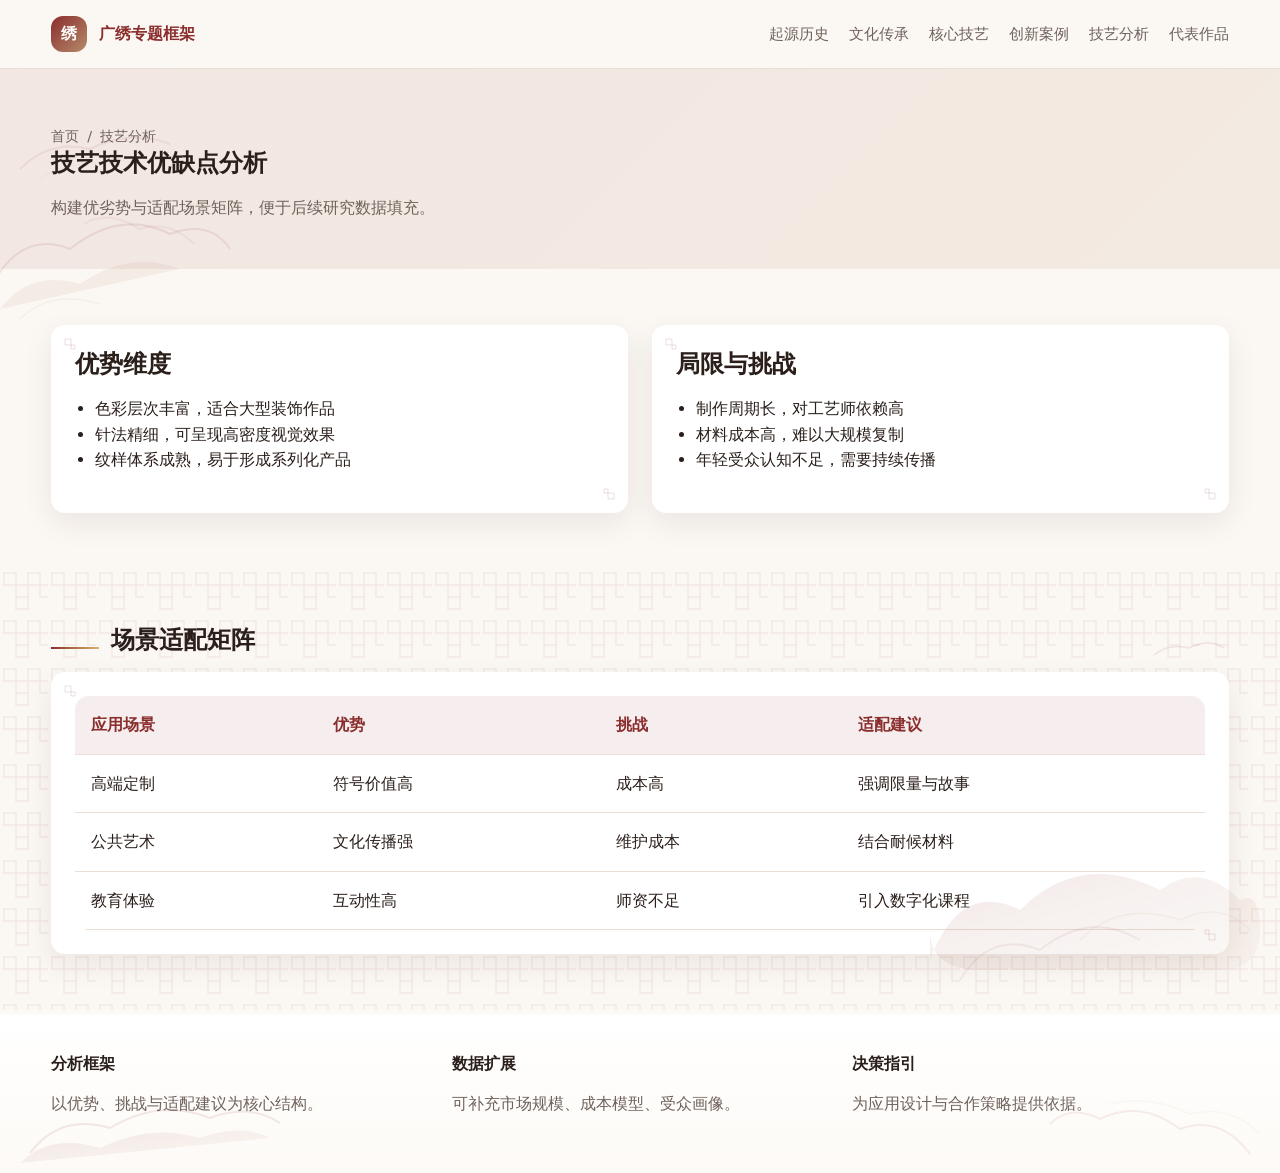
==== frontend/pages/analysis.html @ 19fbbcea "Initial commit" ====
<!DOCTYPE html>
<html lang="zh-CN">
<head>
  <meta charset="UTF-8" />
  <meta name="viewport" content="width=device-width, initial-scale=1.0" />
  <title>技艺分析 · 广绣专题</title>
  <link rel="stylesheet" href="../assets/css/base.css" />
  <link rel="stylesheet" href="../assets/css/layout.css" />
  <link rel="stylesheet" href="../assets/css/components.css" />
  <link rel="stylesheet" href="../assets/css/animations.css" />
  <link rel="stylesheet" href="../assets/css/pages.css" />
</head>
<body>
  <header>
    <div class="container navbar">
      <a class="brand" href="../index.html" data-transition>
        <span class="brand-mark">绣</span>
        <span>广绣专题框架</span>
      </a>
      <nav class="nav-links" data-nav-menu>
        <a href="history.html" data-transition>起源历史</a>
        <a href="culture.html" data-transition>文化传承</a>
        <a href="techniques.html" data-transition>核心技艺</a>
        <a href="cases.html" data-transition>创新案例</a>
        <a href="analysis.html" data-transition>技艺分析</a>
        <a href="works.html" data-transition>代表作品</a>
      </nav>
      <button class="nav-toggle" aria-label="打开导航" data-nav-toggle>
        <span></span>
        <span></span>
        <span></span>
      </button>
    </div>
  </header>

  <main class="cloud-bg">
    <section class="page-hero thunder-pattern-bg">
      <div class="container">
        <div class="breadcrumbs">
          <span>首页</span>
          <span>/</span>
          <span>技艺分析</span>
        </div>
        <h1>技艺技术优缺点分析</h1>
        <p>构建优劣势与适配场景矩阵，便于后续研究数据填充。</p>
      </div>
    </section>

    <section class="section">
      <div class="container grid grid-2">
        <div class="content-panel" data-reveal>
          <h2>优势维度</h2>
          <ul>
            <li>色彩层次丰富，适合大型装饰作品</li>
            <li>针法精细，可呈现高密度视觉效果</li>
            <li>纹样体系成熟，易于形成系列化产品</li>
          </ul>
        </div>
        <div class="content-panel" data-reveal>
          <h2>局限与挑战</h2>
          <ul>
            <li>制作周期长，对工艺师依赖高</li>
            <li>材料成本高，难以大规模复制</li>
            <li>年轻受众认知不足，需要持续传播</li>
          </ul>
        </div>
      </div>
    </section>

    <section class="section pattern-bg">
      <div class="container">
        <div class="section-title">
          <h2>场景适配矩阵</h2>
        </div>
        <div class="content-panel" data-reveal>
          <table class="table">
            <thead>
              <tr>
                <th>应用场景</th>
                <th>优势</th>
                <th>挑战</th>
                <th>适配建议</th>
              </tr>
            </thead>
            <tbody>
              <tr>
                <td>高端定制</td>
                <td>符号价值高</td>
                <td>成本高</td>
                <td>强调限量与故事</td>
              </tr>
              <tr>
                <td>公共艺术</td>
                <td>文化传播强</td>
                <td>维护成本</td>
                <td>结合耐候材料</td>
              </tr>
              <tr>
                <td>教育体验</td>
                <td>互动性高</td>
                <td>师资不足</td>
                <td>引入数字化课程</td>
              </tr>
            </tbody>
          </table>
        </div>
      </div>
    </section>
  </main>

  <footer class="footer">
    <div class="container footer-grid">
      <div>
        <h4>分析框架</h4>
        <p>以优势、挑战与适配建议为核心结构。</p>
      </div>
      <div>
        <h4>数据扩展</h4>
        <p>可补充市场规模、成本模型、受众画像。</p>
      </div>
      <div>
        <h4>决策指引</h4>
        <p>为应用设计与合作策略提供依据。</p>
      </div>
    </div>
  </footer>

  <script type="module" src="../assets/js/app.js"></script>
</body>
</html>
---- frontend/assets/css/base.css ----
:root {
  --color-primary: #8a2d2d;
  --color-primary-dark: #6e1f1f;
  --color-secondary: #b68b6a;
  --color-accent: #d8b36a;
  --color-ink: #2a1f1a;
  --color-muted: #6f625b;
  --color-bg: #fbf7f2;
  --color-surface: #ffffff;
  --color-line: #eadfd5;
  --shadow-soft: 0 10px 30px rgba(42, 31, 26, 0.08);
  --shadow-card: 0 18px 45px rgba(42, 31, 26, 0.12);
  --radius-sm: 8px;
  --radius-md: 14px;
  --radius-lg: 22px;
  --space-1: 4px;
  --space-2: 8px;
  --space-3: 12px;
  --space-4: 16px;
  --space-5: 20px;
  --space-6: 24px;
  --space-7: 32px;
  --space-8: 40px;
  --space-9: 56px;
  --space-10: 72px;
  --font-serif: "Noto Serif SC", "Songti SC", "STSong", "SimSun", serif;
  --font-sans: "Noto Sans SC", "PingFang SC", "Microsoft YaHei", system-ui, sans-serif;
  --font-mono: "JetBrains Mono", "SFMono-Regular", Menlo, Monaco, Consolas, monospace;
  --transition-fast: 160ms ease;
  --transition-base: 300ms ease;
  --transition-slow: 600ms ease;
}

* {
  box-sizing: border-box;
}

html {
  font-size: 16px;
  scroll-behavior: smooth;
  background: var(--color-bg);
  color: var(--color-ink);
}

body {
  margin: 0;
  font-family: var(--font-sans);
  line-height: 1.6;
  background: var(--color-bg);
  position: relative;
  min-height: 100vh;
}

/* 全局传统美学背景装饰 - 祥云底纹 */
body::before {
  content: "";
  position: fixed;
  inset: 0;
  background-image: url("data:image/svg+xml,%3Csvg width='60' height='60' viewBox='0 0 60 60' xmlns='http://www.w3.org/2000/svg'%3E%3Cdefs%3E%3Cpath id='cloud' d='M10 45 Q 20 25, 35 32 Q 50 18, 55 35 Q 60 30, 60 42 Q 60 55, 50 55 L 20 55 Q 5 55, 5 42 Q 5 35, 10 30' fill='none'/%3E%3C/defs%3E%3Cuse href='%23cloud' stroke='%238a2d2d' stroke-width='0.8' stroke-opacity='0.04'/%3E%3Cuse href='%23cloud' x='30' y='30' stroke='%238a2d2d' stroke-width='0.6' stroke-opacity='0.03'/%3E%3C/svg%3E");
  pointer-events: none;
  z-index: -2;
}

body::after {
  content: "";
  position: fixed;
  inset: 0;
  background: 
    radial-gradient(ellipse 80% 50% at 20% 40%, rgba(138, 45, 45, 0.03) 0%, transparent 50%),
    radial-gradient(ellipse 60% 40% at 80% 60%, rgba(182, 139, 106, 0.04) 0%, transparent 50%);
  pointer-events: none;
  z-index: -1;
}

img {
  max-width: 100%;
  display: block;
}

a {
  color: inherit;
  text-decoration: none;
}

button {
  font-family: inherit;
}

main {
  display: block;
}

h1,
h2,
h3,
h4 {
  font-family: var(--font-serif);
  margin: 0 0 var(--space-4);
  line-height: 1.3;
}

p {
  margin: 0 0 var(--space-4);
  color: var(--color-muted);
}

ul {
  padding-left: var(--space-5);
}

.container {
  width: min(1200px, 92vw);
  margin: 0 auto;
}

.section {
  padding: var(--space-9) 0;
}

.section-title {
  display: flex;
  align-items: center;
  gap: var(--space-3);
  position: relative;
}

.section-title::before {
  content: "";
  width: 48px;
  height: 2px;
  background: linear-gradient(90deg, var(--color-primary), var(--color-accent));
}

/* section标题祥云装饰 */
.section-title::after {
  content: "";
  position: absolute;
  right: 0;
  width: 80px;
  height: 30px;
  background-image: url("data:image/svg+xml,%3Csvg viewBox='0 0 80 30' xmlns='http://www.w3.org/2000/svg'%3E%3Cpath d='M5 22 Q 20 10, 40 15 Q 60 5, 75 15' fill='none' stroke='%238a2d2d' stroke-width='1.5' stroke-opacity='0.1'/%3E%3C/svg%3E");
  background-repeat: no-repeat;
  background-size: contain;
  pointer-events: none;
}

/* 传统美学装饰组件 */
.traditional-border {
  position: relative;
  border: 1px solid var(--color-line);
  padding: var(--space-6);
  background: var(--color-surface);
}

/* 四角回纹装饰 - 增强版 */
.traditional-border::before,
.traditional-border::after {
  content: "";
  position: absolute;
  width: 32px;
  height: 32px;
  pointer-events: none;
  background-repeat: no-repeat;
  background-size: contain;
}

.traditional-border::before {
  top: 8px;
  left: 8px;
  background-image: url("data:image/svg+xml,%3Csvg viewBox='0 0 32 32' xmlns='http://www.w3.org/2000/svg'%3E%3Cpath d='M4 4h10v10H4zm10 10h6v6h-6z' fill='none' stroke='%238a2d2d' stroke-width='1.5'/%3E%3C/svg%3E");
  opacity: 0.6;
}

.traditional-border::after {
  bottom: 8px;
  right: 8px;
  background-image: url("data:image/svg+xml,%3Csvg viewBox='0 0 32 32' xmlns='http://www.w3.org/2000/svg'%3E%3Cpath d='M28 28h-10v-10h10zm-10-10h-6v-6h6z' fill='none' stroke='%238a2d2d' stroke-width='1.5'/%3E%3C/svg%3E");
  opacity: 0.6;
}

/* 额外四角装饰 */
.traditional-border .corner-decoration {
  position: absolute;
  width: 32px;
  height: 32px;
  pointer-events: none;
  background-repeat: no-repeat;
  background-size: contain;
}

.traditional-border .corner-decoration.top-right {
  top: 8px;
  right: 8px;
  background-image: url("data:image/svg+xml,%3Csvg viewBox='0 0 32 32' xmlns='http://www.w3.org/2000/svg'%3E%3Cpath d='M28 4h-10v10h10zm-10 10h-6v6h6z' fill='none' stroke='%238a2d2d' stroke-width='1.5'/%3E%3C/svg%3E");
  opacity: 0.6;
}

.traditional-border .corner-decoration.bottom-left {
  bottom: 8px;
  left: 8px;
  background-image: url("data:image/svg+xml,%3Csvg viewBox='0 0 32 32' xmlns='http://www.w3.org/2000/svg'%3E%3Cpath d='M4 28h10v-10H4zm10-10h6v-6h-6z' fill='none' stroke='%238a2d2d' stroke-width='1.5'/%3E%3C/svg%3E");
  opacity: 0.6;
}

/* 传统印章样式 */
.seal-tag {
  display: inline-block;
  padding: 4px 12px;
  border: 1.5px solid var(--color-primary);
  color: var(--color-primary);
  font-family: var(--font-serif);
  font-weight: bold;
  position: relative;
  background: rgba(138, 45, 45, 0.05);
  border-radius: 2px;
  font-size: 0.85rem;
  line-height: 1.2;
}

.seal-tag::before {
  inset: 3px;
  border: 1px solid var(--color-primary);
  opacity: 0.4;
  border-radius: 1px;
}

.seal-tag::after {
  content: "";
  position: absolute;
  top: 50%;
  left: 4px;
  right: 4px;
  height: 1px;
  background: linear-gradient(90deg, transparent, var(--color-primary), transparent);
  opacity: 0.2;
}

/* 祥云纹装饰 - 增强版 */
.cloud-pattern {
  position: relative;
}

.cloud-pattern::before {
  content: "";
  position: absolute;
  top: -20px;
  right: -20px;
  width: 120px;
  height: 70px;
  background-image: url("data:image/svg+xml,%3Csvg viewBox='0 0 120 70' xmlns='http://www.w3.org/2000/svg'%3E%3Cdefs%3E%3ClinearGradient id='cloudGradSmall' x1='0%25' y1='0%25' x2='100%25' y2='100%25'%3E%3Cstop offset='0%25' style='stop-color:%238a2d2d;stop-opacity:0.15'/%3E%3Cstop offset='100%25' style='stop-color:%23b68b6a;stop-opacity:0.08'/%3E%3C/linearGradient%3E%3C/defs%3E%3Cpath d='M10 55 Q 30 20, 60 32 Q 85 12, 105 32 Q 115 28, 115 45 Q 115 60, 100 60 L 30 60 Q 10 60, 10 45 Q 10 35, 10 25' fill='url(%23cloudGradSmall)'/%3E%3Cpath d='M25 50 Q 40 30, 65 38 Q 85 25, 100 38' fill='none' stroke='%238a2d2d' stroke-width='1.5' stroke-opacity='0.15'/%3E%3C/svg%3E");
  background-size: contain;
  background-repeat: no-repeat;
  pointer-events: none;
}

/* 祥云角装饰 */
.cloud-corner {
  position: relative;
}

.cloud-corner::before {
  content: "";
  position: absolute;
  bottom: -10px;
  left: -10px;
  width: 80px;
  height: 50px;
  background-image: url("data:image/svg+xml,%3Csvg viewBox='0 0 80 50' xmlns='http://www.w3.org/2000/svg'%3E%3Cpath d='M5 40 Q 20 20, 40 28 Q 60 15, 70 28' fill='none' stroke='%238a2d2d' stroke-width='2' stroke-opacity='0.1'/%3E%3Cpath d='M15 45 Q 30 30, 50 35' fill='none' stroke='%23b68b6a' stroke-width='1.5' stroke-opacity='0.08'/%3E%3C/svg%3E");
  background-size: contain;
  background-repeat: no-repeat;
  pointer-events: none;
  transform: scaleX(-1);
}

/* 云雷纹边框 */
.thunder-pattern-border {
  border: 8px solid transparent;
  border-image: url("data:image/svg+xml,%3Csvg width='20' height='20' viewBox='0 0 20 20' xmlns='http://www.w3.org/2000/svg'%3E%3Cpath d='M0 0h10v10H0zm10 10h10v10H10z' fill='%238a2d2d' fill-opacity='0.15'/%3E%3C/svg%3E") 10 repeat;
}

/* 传统卷草纹装饰线 */
.scroll-pattern-line {
  position: relative;
  padding-bottom: var(--space-4);
}

.scroll-pattern-line::after {
  content: "";
  position: absolute;
  bottom: 0;
  left: 0;
  right: 0;
  height: 8px;
  background-image: url("data:image/svg+xml,%3Csvg width='40' height='8' viewBox='0 0 40 8' xmlns='http://www.w3.org/2000/svg'%3E%3Cpath d='M0 4 Q 5 0, 10 4 T 20 4 T 30 4 T 40 4' fill='none' stroke='%238a2d2d' stroke-width='1' stroke-opacity='0.2'/%3E%3C/svg%3E");
  background-repeat: repeat-x;
}

/* 如意纹装饰角 */
.ruyi-corner {
  position: relative;
}

.ruyi-corner::before {
  content: "";
  position: absolute;
  top: 0;
  left: 0;
  width: 30px;
  height: 30px;
  background-image: url("data:image/svg+xml,%3Csvg viewBox='0 0 30 30' xmlns='http://www.w3.org/2000/svg'%3E%3Cpath d='M5 25 Q 5 5, 25 5' fill='none' stroke='%238a2d2d' stroke-width='2' stroke-opacity='0.25'/%3E%3Ccircle cx='25' cy='5' r='3' fill='%238a2d2d' fill-opacity='0.2'/%3E%3C/svg%3E");
  background-size: contain;
  background-repeat: no-repeat;
}

.badge {
  display: inline-flex;
  align-items: center;
  gap: var(--space-2);
  padding: 6px 12px;
  border-radius: 999px;
  background: rgba(182, 139, 106, 0.12);
  color: var(--color-primary);
  font-weight: 600;
  font-size: 0.85rem;
}

.sr-only {
  position: absolute;
  width: 1px;
  height: 1px;
  padding: 0;
  margin: -1px;
  overflow: hidden;
  clip: rect(0, 0, 0, 0);
  border: 0;
}

@media (max-width: 1024px) {
  :root {
    --space-9: 48px;
    --space-10: 64px;
  }
}

@media (max-width: 768px) {
  html {
    font-size: 15px;
  }

  .section {
    padding: var(--space-8) 0;
  }
}
---- frontend/assets/css/layout.css ----
header {
  position: sticky;
  top: 0;
  z-index: 1000;
  backdrop-filter: blur(12px);
  background: rgba(251, 247, 242, 0.9);
  border-bottom: 1px solid var(--color-line);
}

.navbar {
  display: flex;
  align-items: center;
  justify-content: space-between;
  padding: var(--space-4) 0;
}

.brand {
  display: flex;
  align-items: center;
  gap: var(--space-3);
  font-weight: 700;
  color: var(--color-primary);
}

.brand-mark {
  width: 36px;
  height: 36px;
  border-radius: 12px;
  background: linear-gradient(135deg, var(--color-primary), var(--color-secondary));
  display: grid;
  place-items: center;
  color: #fff;
  font-weight: 700;
}

.nav-links {
  display: flex;
  align-items: center;
  gap: var(--space-5);
  font-size: 0.95rem;
}

.nav-links a {
  position: relative;
  padding: 4px 0;
  color: var(--color-muted);
  transition: color var(--transition-base);
}

.nav-links a::after {
  content: "";
  position: absolute;
  left: 0;
  bottom: -6px;
  width: 0;
  height: 2px;
  background: var(--color-primary);
  transition: width var(--transition-base);
}

.nav-links a:hover,
.nav-links a:focus {
  color: var(--color-primary);
}

.nav-links a:hover::after,
.nav-links a:focus::after {
  width: 100%;
}

.nav-toggle {
  display: none;
  background: none;
  border: none;
  width: 44px;
  height: 44px;
  border-radius: 12px;
  align-items: center;
  justify-content: center;
  cursor: pointer;
  transition: background var(--transition-fast);
}

.nav-toggle span {
  display: block;
  width: 22px;
  height: 2px;
  background: var(--color-primary);
  margin: 4px 0;
  transition: transform var(--transition-base);
}

.hero {
  padding: var(--space-10) 0 var(--space-9);
  display: grid;
  grid-template-columns: repeat(2, minmax(0, 1fr));
  gap: var(--space-8);
  align-items: stretch;
}

.hero-card {
  background: var(--color-surface);
  border-radius: var(--radius-lg);
  padding: var(--space-7);
  box-shadow: var(--shadow-card);
  position: relative;
  overflow: hidden;
}

.hero-card::after {
  content: "";
  position: absolute;
  inset: 0;
  background: radial-gradient(circle at top right, rgba(216, 179, 106, 0.2), transparent 60%);
  pointer-events: none;
}

/* 祥云装饰 */
.hero-card::before {
  content: "";
  position: absolute;
  bottom: -20px;
  right: -30px;
  width: 180px;
  height: 100px;
  background-image: url("data:image/svg+xml,%3Csvg viewBox='0 0 180 100' xmlns='http://www.w3.org/2000/svg'%3E%3Cpath d='M20 80 Q 40 50, 70 60 Q 100 40, 130 55 Q 150 45, 170 60' fill='none' stroke='%238a2d2d' stroke-width='2' stroke-opacity='0.1'/%3E%3Cpath d='M30 90 Q 50 70, 80 75 Q 110 60, 140 70' fill='none' stroke='%23b68b6a' stroke-width='1.5' stroke-opacity='0.08'/%3E%3C/svg%3E");
  background-repeat: no-repeat;
  background-size: contain;
  pointer-events: none;
  z-index: 0;
}

.hero-visual {
  position: relative;
  border-radius: var(--radius-lg);
  overflow: hidden;
  background: linear-gradient(145deg, rgba(138, 45, 45, 0.12), rgba(182, 139, 106, 0.2));
  height: 100%;
}

.hero-visual .carousel-item {
  width: 100%;
  height: 100%;
  position: absolute;
  top: 0;
  left: 0;
  object-fit: cover;
}

.grid {
  display: grid;
  gap: var(--space-6);
}

.grid-3 {
  grid-template-columns: repeat(3, minmax(0, 1fr));
}

.grid-2 {
  grid-template-columns: repeat(2, minmax(0, 1fr));
}

.timeline {
  position: relative;
}

.timeline::before {
  content: "";
  position: absolute;
  left: 15px;
  top: 0;
  width: 2px;
  height: 100%;
  background: var(--color-line);
}

.timeline-item {
  position: relative;
  padding: var(--space-4) 0 var(--space-6) 48px;
}

.timeline-item::before {
  content: "";
  position: absolute;
  left: 0;
  top: 20px;
  width: 32px;
  height: 24px;
  background-image: url("data:image/svg+xml,%3Csvg viewBox='0 0 32 24' xmlns='http://www.w3.org/2000/svg'%3E%3Cdefs%3E%3ClinearGradient id='cloudMarker' x1='0%25' y1='0%25' x2='100%25' y2='100%25'%3E%3Cstop offset='0%25' style='stop-color:%238a2d2d;stop-opacity:0.9'/%3E%3Cstop offset='100%25' style='stop-color:%23b68b6a;stop-opacity:0.7'/%3E%3C/linearGradient%3E%3C/defs%3E%3Cpath d='M8 12 Q 10 8, 14 8 Q 18 8, 20 12 Q 24 12, 24 16 Q 24 20, 20 20 L 12 20 Q 8 20, 8 16 Z' fill='url(%23cloudMarker)'/%3E%3Cpath d='M4 16 Q 6 14, 8 16' fill='none' stroke='%238a2d2d' stroke-width='1'/%3E%3C/svg%3E");
  background-size: contain;
  background-repeat: no-repeat;
  z-index: 1;
}

.footer {
  padding: var(--space-8) 0;
  border-top: 4px solid transparent;
  border-image: url("data:image/svg+xml,%3Csvg width='40' height='10' viewBox='0 0 40 10' xmlns='http://www.w3.org/2000/svg'%3E%3Cpath d='M0 5 Q 5 0, 10 5 T 20 5 T 30 5 T 40 5' fill='none' stroke='%23d8b36a' stroke-width='2'/%3E%3C/svg%3E") 30 repeat;
  background: linear-gradient(180deg, #fff 0%, #fdfaf6 100%);
  position: relative;
  overflow: hidden;
}

/* 祥云纹装饰 - 增强版 */
.footer::before {
  content: "";
  position: absolute;
  bottom: 0;
  left: 0;
  width: 300px;
  height: 150px;
  background-image: url("data:image/svg+xml,%3Csvg viewBox='0 0 300 150' xmlns='http://www.w3.org/2000/svg'%3E%3Cdefs%3E%3ClinearGradient id='footerCloud' x1='0%25' y1='0%25' x2='100%25' y2='100%25'%3E%3Cstop offset='0%25' style='stop-color:%238a2d2d;stop-opacity:0.1'/%3E%3Cstop offset='100%25' style='stop-color:%23b68b6a;stop-opacity:0.05'/%3E%3C/linearGradient%3E%3C/defs%3E%3Cpath d='M30 130 Q 60 90, 110 105 Q 160 75, 210 95 Q 250 80, 280 100' fill='none' stroke='%238a2d2d' stroke-width='2' stroke-opacity='0.1'/%3E%3Cpath d='M20 140 Q 50 110, 100 125 Q 150 100, 200 115 Q 240 100, 270 115' fill='url(%23footerCloud)'/%3E%3C/svg%3E");
  background-repeat: no-repeat;
  background-size: contain;
  pointer-events: none;
  z-index: 0;
}

.footer::after {
  content: "";
  position: absolute;
  top: 20px;
  right: 0;
  width: 250px;
  height: 140px;
  background-image: url("data:image/svg+xml,%3Csvg viewBox='0 0 250 140' xmlns='http://www.w3.org/2000/svg'%3E%3Cpath d='M220 120 Q 190 80, 150 95 Q 110 65, 70 85 Q 40 70, 20 90' fill='none' stroke='%238a2d2d' stroke-width='2' stroke-opacity='0.08'/%3E%3Cpath d='M230 100 Q 200 70, 160 80 Q 120 60, 80 70' fill='none' stroke='%23b68b6a' stroke-width='1.5' stroke-opacity='0.06'/%3E%3C/svg%3E");
  background-repeat: no-repeat;
  background-size: contain;
  pointer-events: none;
  z-index: 0;
}

.footer-grid {
  display: grid;
  grid-template-columns: repeat(3, minmax(0, 1fr));
  gap: var(--space-6);
}

@media (max-width: 1024px) {
  .hero {
    grid-template-columns: 1fr;
  }

  .grid-3 {
    grid-template-columns: repeat(2, minmax(0, 1fr));
  }

  .footer-grid {
    grid-template-columns: repeat(2, minmax(0, 1fr));
  }
}

@media (max-width: 768px) {
  .nav-links {
    position: fixed;
    inset: 72px 0 auto 0;
    background: rgba(251, 247, 242, 0.98);
    flex-direction: column;
    padding: var(--space-6);
    gap: var(--space-4);
    transform: translateY(-120%);
    transition: transform var(--transition-base);
  }

  .nav-links.is-open {
    transform: translateY(0);
  }

  .nav-toggle {
    display: inline-flex;
  }

  .grid-3,
  .grid-2,
  .footer-grid {
    grid-template-columns: 1fr;
  }
}
---- frontend/assets/css/components.css ----
.btn {
  display: inline-flex;
  align-items: center;
  justify-content: center;
  gap: var(--space-2);
  padding: 12px 20px;
  border-radius: 999px;
  border: none;
  cursor: pointer;
  font-weight: 600;
  transition: transform var(--transition-fast), box-shadow var(--transition-fast), background var(--transition-fast);
}

.btn-primary {
  background: var(--color-primary);
  color: #fff;
  box-shadow: 0 12px 24px rgba(138, 45, 45, 0.2);
}

.btn-primary:hover,
.btn-primary:focus {
  background: var(--color-primary-dark);
  transform: translateY(-1px);
}

.btn-secondary {
  background: rgba(182, 139, 106, 0.15);
  color: var(--color-primary);
}

.btn-secondary:hover,
.btn-secondary:focus {
  background: rgba(182, 139, 106, 0.3);
}

.card {
  background: var(--color-surface);
  padding: var(--space-6);
  border-radius: var(--radius-md);
  box-shadow: var(--shadow-soft);
  border: 1px solid transparent;
  transition: transform var(--transition-base), box-shadow var(--transition-base), border var(--transition-base);
  position: relative;
  /* 移除 overflow: hidden 以便 seal-tag 能正常展示不被截断 */
}

.card:hover {
  transform: translateY(-6px);
  box-shadow: var(--shadow-card);
  border-color: rgba(138, 45, 45, 0.18);
}

/* 卡片祥云装饰 */
.card::before {
  content: "";
  position: absolute;
  top: -10px;
  right: -10px;
  width: 60px;
  height: 40px;
  background-image: url("data:image/svg+xml,%3Csvg viewBox='0 0 60 40' xmlns='http://www.w3.org/2000/svg'%3E%3Cpath d='M5 32 Q 15 15, 30 20 Q 42 10, 52 20' fill='none' stroke='%238a2d2d' stroke-width='1.5' stroke-opacity='0.08'/%3E%3C/svg%3E");
  background-repeat: no-repeat;
  background-size: contain;
  pointer-events: none;
  opacity: 0;
  transition: opacity var(--transition-base);
}

.card:hover::before {
  opacity: 1;
}

.card-title {
  margin: 0 0 var(--space-2);
  font-size: 1.2rem;
  color: var(--color-ink);
}

.tag-list {
  display: flex;
  flex-wrap: wrap;
  gap: var(--space-2);
}

.tag {
  background: rgba(138, 45, 45, 0.1);
  color: var(--color-primary);
  padding: 4px 10px;
  border-radius: 999px;
  font-size: 0.8rem;
}

.kpi {
  display: grid;
  gap: var(--space-2);
  padding: var(--space-4);
  border-radius: var(--radius-md);
  background: rgba(216, 179, 106, 0.12);
}

.kpi strong {
  font-size: 1.6rem;
  color: var(--color-primary);
}

.table {
  width: 100%;
  border-collapse: collapse;
  background: #fff;
  border-radius: var(--radius-md);
  overflow: hidden;
}

.table th,
.table td {
  padding: var(--space-4);
  border-bottom: 1px solid var(--color-line);
  text-align: left;
}

.table th {
  background: rgba(138, 45, 45, 0.08);
  font-weight: 600;
  color: var(--color-primary);
}

/* 首页轮播图样式 */
.hero-carousel {
  position: absolute;
  inset: 0;
  width: 100%;
  height: 100%;
  border-radius: var(--radius-lg);
  overflow: hidden;
  box-shadow: var(--shadow-card);
  background: var(--color-surface);
}

.carousel-track {
  position: absolute;
  inset: 0;
  width: 100%;
  height: 100%;
}

.carousel-item {
  position: absolute;
  top: 0;
  left: 0;
  width: 100%;
  height: 100%;
  object-fit: cover;
  opacity: 0;
  visibility: hidden;
  transition: opacity 1.2s ease-in-out, transform 1.2s ease-in-out, visibility 1.2s;
  z-index: 1;
  transform: scale(1.05);
}

.carousel-item.active {
  opacity: 1;
  visibility: visible;
  z-index: 2;
  transform: scale(1);
}

.carousel-dots {
  position: absolute;
  bottom: 16px;
  left: 50%;
  transform: translateX(-50%);
  display: flex;
  gap: 8px;
  z-index: 3;
}

.dot {
  width: 8px;
  height: 8px;
  border-radius: 50%;
  background: rgba(255, 255, 255, 0.4);
  cursor: pointer;
  transition: all 0.3s ease;
  border: 1px solid rgba(255, 255, 255, 0.2);
}

.dot.active {
  background: #fff;
  width: 24px;
  border-radius: 4px;
  box-shadow: 0 0 10px rgba(255, 255, 255, 0.5);
}

.form {
  display: grid;
  gap: var(--space-4);
}

.input {
  padding: 12px 14px;
  border-radius: var(--radius-sm);
  border: 1px solid var(--color-line);
  background: #fff;
}

.modal {
  position: fixed;
  top: 0;
  left: 0;
  width: 100%;
  height: 100%;
  display: none;
  align-items: center;
  justify-content: center;
  background: rgba(0, 0, 0, 0.6);
  z-index: 2000;
  backdrop-filter: blur(4px);
}

.modal.is-open {
  display: flex;
  animation: fadeIn 0.3s ease forwards;
}

.modal-content {
  background: #fff;
  padding: var(--space-7);
  border-radius: var(--radius-lg);
  width: min(480px, 90vw);
  box-shadow: var(--shadow-card);
  transform: scale(0.9);
  opacity: 0;
  transition: all 0.3s cubic-bezier(0.34, 1.56, 0.64, 1);
}

.modal.is-open .modal-content {
  transform: scale(1);
  opacity: 1;
}

@keyframes fadeIn {
  from { opacity: 0; }
  to { opacity: 1; }
}

.tabs {
  display: flex;
  gap: var(--space-3);
  border-bottom: 1px solid var(--color-line);
}

.tab-button {
  padding: 10px 16px;
  background: none;
  border: none;
  cursor: pointer;
  color: var(--color-muted);
  font-weight: 600;
}

.tab-button.is-active {
  color: var(--color-primary);
  border-bottom: 2px solid var(--color-primary);
}

[data-tab-panel] {
  display: none;
}

[data-tab-panel].is-active {
  display: block;
}

.stepper {
  display: grid;
  gap: var(--space-4);
}

.stepper-controls {
  display: flex;
  gap: var(--space-3);
}

.skeleton {
  position: relative;
  overflow: hidden;
  background: rgba(234, 223, 213, 0.6);
  border-radius: var(--radius-sm);
  height: 14px;
}

.skeleton::after {
  content: "";
  position: absolute;
  inset: 0;
  background: linear-gradient(90deg, transparent, rgba(255, 255, 255, 0.7), transparent);
  transform: translateX(-100%);
  animation: shimmer 1.4s infinite;
}

.spinner {
  width: 42px;
  height: 42px;
  border: 3px solid rgba(138, 45, 45, 0.2);
  border-top-color: var(--color-primary);
  border-radius: 50%;
  animation: spin 0.8s linear infinite;
}

@keyframes spin {
  to {
    transform: rotate(360deg);
  }
}

@keyframes shimmer {
  to {
    transform: translateX(100%);
  }
}

.accordion-item {
  border: 1px solid var(--color-line);
  border-radius: var(--radius-sm);
  margin-bottom: var(--space-3);
  overflow: hidden;
  transition: border-color var(--transition-base);
}

.accordion-item.is-open {
  border-color: var(--color-primary);
}

.accordion-trigger {
  width: 100%;
  padding: var(--space-4);
  background: none;
  border: none;
  cursor: pointer;
  text-align: left;
  font-weight: 600;
  display: flex;
  justify-content: space-between;
  align-items: center;
  transition: background var(--transition-fast);
}

.accordion-trigger:hover {
  background: rgba(138, 45, 45, 0.04);
}

.accordion-trigger::after {
  content: "+";
  font-size: 1.2rem;
  transition: transform var(--transition-base);
}

.accordion-item.is-open .accordion-trigger::after {
  transform: rotate(45deg);
}

.accordion-content {
  max-height: 0;
  overflow: hidden;
  transition: max-height var(--transition-base);
  padding: 0 var(--space-4);
}

.accordion-item.is-open .accordion-content {
  padding: 0 var(--space-4) var(--space-4);
}

.pagination {
  display: flex;
  gap: var(--space-2);
  justify-content: center;
  align-items: center;
}

.pagination a,
.pagination span {
  padding: 8px 16px;
  border-radius: var(--radius-sm);
  cursor: pointer;
  transition: background var(--transition-fast), color var(--transition-fast);
}

.pagination a {
  background: rgba(138, 45, 45, 0.08);
  color: var(--color-primary);
}

.pagination a:hover {
  background: rgba(138, 45, 45, 0.16);
}

.pagination span.current {
  background: var(--color-primary);
  color: #fff;
  cursor: default;
}

.search-box {
  position: relative;
  max-width: 400px;
  width: 100%;
}

.search-box input {
  width: 100%;
  padding: 12px 16px;
  padding-right: 44px;
  border: 1px solid var(--color-line);
  border-radius: var(--radius-sm);
  background: #fff;
  font-size: 0.95rem;
  transition: border-color var(--transition-base), box-shadow var(--transition-base);
}

.search-box input:focus {
  outline: none;
  border-color: var(--color-primary);
  box-shadow: 0 0 0 3px rgba(138, 45, 45, 0.1);
}

.search-box::after {
  content: "🔍";
  position: absolute;
  right: 12px;
  top: 50%;
  transform: translateY(-50%);
  font-size: 0.9rem;
  opacity: 0.5;
}

.filter-group {
  display: flex;
  flex-wrap: wrap;
  gap: var(--space-3);
}

.filter-checkbox {
  display: none;
}

.filter-label {
  padding: 8px 16px;
  border-radius: var(--radius-sm);
  border: 1px solid var(--color-line);
  background: #fff;
  cursor: pointer;
  transition: all var(--transition-fast);
  user-select: none;
}

.filter-checkbox:checked + .filter-label {
  background: var(--color-primary);
  border-color: var(--color-primary);
  color: #fff;
}

.progress-bar {
  height: 8px;
  background: rgba(138, 45, 45, 0.12);
  border-radius: 999px;
  overflow: hidden;
}

.progress-bar-fill {
  height: 100%;
  background: var(--color-primary);
  border-radius: 999px;
  transition: width var(--transition-base);
}
---- frontend/assets/css/animations.css ----
[data-reveal] {
  opacity: 0;
  transform: translateY(20px);
  transition: opacity var(--transition-slow), transform var(--transition-slow);
}

[data-reveal].is-visible {
  opacity: 1;
  transform: translateY(0);
}

.page-enter {
  opacity: 0;
  transform: translateY(12px);
}

.page-enter-active {
  opacity: 1;
  transform: translateY(0);
  transition: opacity var(--transition-base), transform var(--transition-base);
}

.page-leave {
  opacity: 1;
}

.page-leave-active {
  opacity: 0;
  transition: opacity var(--transition-base);
}

.hover-lift {
  transition: transform var(--transition-base), box-shadow var(--transition-base);
}

.hover-lift:hover {
  transform: translateY(-6px);
  box-shadow: var(--shadow-card);
}

/* ============================================
   3D针法可视化展示 - 协调浅色系设计
   ============================================ */

/* 3D展示区主容器 */
.stitch-3d-showcase {
  background: linear-gradient(145deg, #fdfcfa 0%, #f5f0e8 50%, #ede8e0 100%);
  border-radius: var(--radius-lg);
  padding: var(--space-6);
  position: relative;
  overflow: hidden;
  box-shadow: 
    inset 0 2px 4px rgba(255, 255, 255, 0.8),
    inset 0 -2px 4px rgba(0, 0, 0, 0.03),
    0 10px 40px rgba(138, 45, 45, 0.08);
  border: 1px solid rgba(138, 45, 45, 0.08);
}

/* 网格背景 + 祥云装饰 */
.stitch-3d-showcase::before {
  content: "";
  position: absolute;
  inset: 0;
  background-image: 
    linear-gradient(rgba(138, 45, 45, 0.04) 1px, transparent 1px),
    linear-gradient(90deg, rgba(138, 45, 45, 0.04) 1px, transparent 1px);
  background-size: 30px 30px;
  pointer-events: none;
}

/* 3D展示区祥云角装饰 */
.stitch-3d-showcase .cloud-corner-tl,
.stitch-3d-showcase .cloud-corner-br {
  position: absolute;
  width: 100px;
  height: 60px;
  background-image: url("data:image/svg+xml,%3Csvg viewBox='0 0 100 60' xmlns='http://www.w3.org/2000/svg'%3E%3Cpath d='M10 50 Q 25 30, 50 35 Q 70 20, 90 30' fill='none' stroke='%238a2d2d' stroke-width='1.5' stroke-opacity='0.12'/%3E%3C/svg%3E");
  background-repeat: no-repeat;
  background-size: contain;
  pointer-events: none;
  z-index: 2;
}

.stitch-3d-showcase .cloud-corner-tl {
  top: 15px;
  left: 15px;
}

.stitch-3d-showcase .cloud-corner-br {
  bottom: 15px;
  right: 15px;
  transform: rotate(180deg);
}

/* 中心光晕 - 暖金色 */
.stitch-3d-showcase::after {
  content: "";
  position: absolute;
  top: 50%;
  left: 50%;
  transform: translate(-50%, -50%);
  width: 500px;
  height: 500px;
  background: radial-gradient(circle, rgba(216, 179, 106, 0.15) 0%, transparent 60%);
  pointer-events: none;
  animation: glowPulse 4s ease-in-out infinite;
}

@keyframes glowPulse {
  0%, 100% { opacity: 0.4; transform: translate(-50%, -50%) scale(1); }
  50% { opacity: 0.7; transform: translate(-50%, -50%) scale(1.05); }
}

/* 3D视角容器 */
.stitch-3d-container {
  perspective: 2000px;
  width: 100%;
  height: 450px;
  display: flex;
  align-items: center;
  justify-content: center;
  cursor: grab;
  position: relative;
  z-index: 1;
}

.stitch-3d-container:active {
  cursor: grabbing;
}

/* 3D模型主体 */
.stitch-3d {
  position: relative;
  width: 320px;
  height: 240px;
  transform-style: preserve-3d;
  transition: transform 0.1s ease-out;
}

/* 自动旋转动画 */
.stitch-3d.auto-rotate {
  animation: rotate3dAuto 20s linear infinite;
}

@keyframes rotate3dAuto {
  0% { transform: rotateY(0deg) rotateX(10deg); }
  100% { transform: rotateY(360deg) rotateX(10deg); }
}

/* 3D分层结构 */
.stitch-3d .layer {
  position: absolute;
  inset: 0;
  border-radius: 12px;
  backface-visibility: visible;
  display: flex;
  align-items: center;
  justify-content: center;
  box-shadow: 
    0 20px 40px rgba(0, 0, 0, 0.4),
    0 0 0 1px rgba(255, 255, 255, 0.05);
  overflow: hidden;
  transition: all 0.3s ease;
}

/* 丝线层：丝绸光泽效果 */
.layer-silk {
  transform: translateZ(100px);
  background: linear-gradient(135deg, 
    #e87d30 0%, 
    #f7be6e 25%, 
    #e87d30 50%,
    #d46920 75%,
    #e87d30 100%
  );
  background-size: 200% 200%;
  animation: silkShimmer 3s ease-in-out infinite;
  z-index: 4;
  box-shadow: 
    0 25px 50px rgba(232, 125, 48, 0.3),
    inset 0 1px 0 rgba(255, 255, 255, 0.2);
}

@keyframes silkShimmer {
  0%, 100% { background-position: 0% 50%; }
  50% { background-position: 100% 50%; }
}

.silk-texture {
  width: 100%;
  height: 100%;
  background-image: 
    repeating-linear-gradient(
      45deg,
      rgba(255, 255, 255, 0.1) 0px,
      rgba(255, 255, 255, 0.1) 1px,
      transparent 1px,
      transparent 8px
    ),
    repeating-linear-gradient(
      -45deg,
      rgba(255, 255, 255, 0.05) 0px,
      rgba(255, 255, 255, 0.05) 1px,
      transparent 1px,
      transparent 12px
    );
  opacity: 0.7;
}

/* 丝线发光效果 */
.silk-glow {
  position: absolute;
  inset: -10px;
  background: radial-gradient(ellipse at center, rgba(232, 125, 48, 0.4) 0%, transparent 70%);
  filter: blur(20px);
  pointer-events: none;
  animation: glowBreathe 3s ease-in-out infinite;
}

@keyframes glowBreathe {
  0%, 100% { opacity: 0.6; transform: scale(1); }
  50% { opacity: 1; transform: scale(1.05); }
}

/* 绣布层 */
.layer-fabric {
  transform: translateZ(0);
  background: linear-gradient(180deg, #f5f0e8 0%, #e8e0d5 100%);
  z-index: 3;
}

.fabric-texture {
  width: 100%;
  height: 100%;
  background-image: 
    linear-gradient(rgba(139, 90, 60, 0.08) 1px, transparent 1px),
    linear-gradient(90deg, rgba(139, 90, 60, 0.08) 1px, transparent 1px),
    radial-gradient(circle at 50% 50%, rgba(232, 125, 48, 0.02) 1px, transparent 1px);
  background-size: 12px 12px, 12px 12px, 24px 24px;
}

/* 垫衬层 */
.layer-padding {
  transform: translateZ(-80px);
  background: linear-gradient(180deg, #d5cdc0 0%, #c0b5a8 100%);
  z-index: 2;
}

.padding-texture {
  width: 100%;
  height: 100%;
  background: 
    radial-gradient(circle at 25% 25%, rgba(0,0,0,0.03) 1px, transparent 1px),
    radial-gradient(circle at 75% 75%, rgba(0,0,0,0.02) 1px, transparent 1px);
  background-size: 20px 20px, 30px 30px;
}

/* 底层支撑 */
.layer-base {
  transform: translateZ(-160px);
  background: linear-gradient(180deg, #a09888 0%, #8a8278 100%);
  z-index: 1;
  box-shadow: 0 40px 80px rgba(0, 0, 0, 0.5);
}

.base-texture {
  width: 100%;
  height: 100%;
  background-image: repeating-linear-gradient(
    0deg,
    transparent,
    transparent 6px,
    rgba(0,0,0,0.02) 6px,
    rgba(0,0,0,0.02) 7px
  );
}

/* 3D丝线路径 */
.thread-path {
  position: absolute;
  width: 100%;
  height: 100%;
  pointer-events: none;
}

.thread-stitch {
  position: absolute;
  height: 4px;
  background: linear-gradient(90deg, 
    transparent 0%, 
    rgba(247, 190, 110, 0.9) 20%,
    rgba(255, 255, 255, 0.8) 50%,
    rgba(247, 190, 110, 0.9) 80%,
    transparent 100%
  );
  border-radius: 2px;
  box-shadow: 
    0 0 8px rgba(232, 125, 48, 0.6),
    0 2px 4px rgba(0, 0, 0, 0.2);
  animation: threadGlow 2s ease-in-out infinite;
}

.thread-stitch:nth-child(1) { top: 25%; left: 15%; width: 70%; transform: translateZ(105px) rotate(-3deg); animation-delay: 0s; }
.thread-stitch:nth-child(2) { top: 40%; left: 10%; width: 80%; transform: translateZ(108px) rotate(2deg); animation-delay: 0.4s; }
.thread-stitch:nth-child(3) { top: 55%; left: 20%; width: 60%; transform: translateZ(105px) rotate(-1deg); animation-delay: 0.8s; }
.thread-stitch:nth-child(4) { top: 32%; left: 25%; width: 50%; transform: translateZ(110px) rotate(5deg); animation-delay: 1.2s; }
.thread-stitch:nth-child(5) { top: 48%; left: 35%; width: 55%; transform: translateZ(107px) rotate(-4deg); animation-delay: 1.6s; }

@keyframes threadGlow {
  0%, 100% { 
    opacity: 0.7; 
    box-shadow: 0 0 8px rgba(232, 125, 48, 0.4);
  }
  50% { 
    opacity: 1; 
    box-shadow: 0 0 16px rgba(232, 125, 48, 0.8), 0 0 24px rgba(247, 190, 110, 0.4);
  }
}

/* 立体针 */
.needle {
  position: absolute;
  width: 8px;
  height: 320px;
  background: linear-gradient(to bottom, 
    #a0a0a0 0%, 
    #f0f0f0 15%, 
    #d0d0d0 30%,
    #ffffff 45%,
    #c0c0c0 60%, 
    #e0e0e0 75%,
    #909090 90%,
    #707070 100%
  );
  left: 50%;
  top: 50%;
  transform: translate(-50%, -50%) rotateX(85deg) rotateZ(30deg);
  border-radius: 4px;
  box-shadow: 
    0 0 20px rgba(0,0,0,0.4),
    inset 0 0 8px rgba(255,255,255,0.3);
  z-index: 10;
}

.needle::before {
  content: "";
  position: absolute;
  top: -8px;
  left: 50%;
  transform: translateX(-50%);
  width: 0;
  height: 0;
  border-left: 5px solid transparent;
  border-right: 5px solid transparent;
  border-bottom: 20px solid #606060;
}

/* 针眼 */
.needle-eye {
  position: absolute;
  width: 5px;
  height: 8px;
  border: 1.5px solid #444;
  border-radius: 50%;
  background: rgba(0,0,0,0.3);
  left: 50%;
  bottom: 10px;
  transform: translateX(-50%);
  z-index: 11;
  box-shadow: inset 0 1px 2px rgba(0,0,0,0.5);
}

/* 悬浮标签 */
.layer-label {
  position: absolute;
  right: -120px;
  background: linear-gradient(135deg, #8a2d2d, #6e1f1f);
  color: #fff;
  padding: 8px 16px;
  border-radius: 6px;
  font-size: 0.8rem;
  font-weight: 500;
  white-space: nowrap;
  pointer-events: none;
  transform: rotateY(-15deg);
  box-shadow: 
    0 4px 20px rgba(138, 45, 45, 0.25),
    0 0 0 1px rgba(255, 255, 255, 0.2);
  text-shadow: 0 1px 2px rgba(0,0,0,0.2);
}

.layer-label::before {
  content: "";
  position: absolute;
  left: -6px;
  top: 50%;
  transform: translateY(-50%);
  width: 0;
  height: 0;
  border-top: 6px solid transparent;
  border-bottom: 6px solid transparent;
  border-right: 6px solid #8a2d2d;
}

.layer-silk .layer-label { top: 20px; }
.layer-fabric .layer-label { top: 40%; transform: translateY(-50%) rotateY(-15deg); }
.layer-padding .layer-label { top: 55%; }
.layer-base .layer-label { bottom: 20px; }

/* 控制面板 */
.visualization-controls {
  display: flex;
  align-items: center;
  justify-content: center;
  gap: var(--space-4);
  margin-top: var(--space-6);
  padding: var(--space-4);
  background: rgba(138, 45, 45, 0.04);
  border-radius: var(--radius-md);
  border: 1px solid rgba(138, 45, 45, 0.1);
}

.control-btn {
  display: flex;
  align-items: center;
  gap: var(--space-2);
  padding: 10px 20px;
  background: linear-gradient(135deg, rgba(138, 45, 45, 0.08), rgba(138, 45, 45, 0.04));
  border: 1px solid rgba(138, 45, 45, 0.15);
  border-radius: 999px;
  color: #8a2d2d;
  font-size: 0.9rem;
  cursor: pointer;
  transition: all 0.2s ease;
}

.control-btn:hover {
  background: linear-gradient(135deg, rgba(138, 45, 45, 0.12), rgba(138, 45, 45, 0.08));
  transform: translateY(-2px);
  box-shadow: 0 4px 15px rgba(138, 45, 45, 0.15);
}

.control-btn.active {
  background: linear-gradient(135deg, #8a2d2d, #6e1f1f);
  color: #fff;
  border-color: #8a2d2d;
}

/* 视角指示器 */
.view-indicator {
  position: absolute;
  bottom: 20px;
  right: 20px;
  display: flex;
  gap: var(--space-2);
  font-size: 0.75rem;
  color: rgba(138, 45, 45, 0.6);
}

.view-indicator span {
  padding: 4px 10px;
  background: rgba(255, 255, 255, 0.8);
  border-radius: 4px;
  border: 1px solid rgba(138, 45, 45, 0.1);
}

/* ============================================
   Canvas 针法演示区 - 协调浅色系
   ============================================ */

.stitch-canvas-panel,
.stitch-stepper-panel {
  background: linear-gradient(145deg, #fdfcfa 0%, #f8f4ee 100%);
  border-radius: var(--radius-lg);
  padding: var(--space-6);
  border: 1px solid rgba(138, 45, 45, 0.1);
  box-shadow: 
    0 10px 40px rgba(138, 45, 45, 0.08),
    inset 0 1px 0 rgba(255, 255, 255, 0.8);
}

.canvas-showcase {
  background: linear-gradient(145deg, #f5f0e8 0%, #ebe5dc 100%);
  border-radius: var(--radius-md);
  padding: var(--space-4);
  box-shadow: 
    inset 0 2px 4px rgba(0, 0, 0, 0.04),
    0 0 0 1px rgba(138, 45, 45, 0.06);
  position: relative;
  overflow: hidden;
}

.canvas-showcase::before {
  content: "";
  position: absolute;
  inset: 0;
  background-image: 
    linear-gradient(rgba(138, 45, 45, 0.03) 1px, transparent 1px),
    linear-gradient(90deg, rgba(138, 45, 45, 0.03) 1px, transparent 1px);
  background-size: 20px 20px;
  pointer-events: none;
}

.canvas-showcase canvas {
  display: block;
  width: 100%;
  height: auto;
  border-radius: 4px;
}

/* Canvas 进度条 */
.canvas-progress-container {
  display: flex;
  align-items: center;
  gap: var(--space-3);
  margin-top: var(--space-4);
}

.canvas-progress-bar {
  flex: 1;
  height: 6px;
  background: rgba(138, 45, 45, 0.1);
  border-radius: 999px;
  overflow: hidden;
  border: 1px solid rgba(138, 45, 45, 0.08);
}

.canvas-progress-fill {
  height: 100%;
  background: linear-gradient(90deg, #8a2d2d, #d8b36a);
  border-radius: 999px;
  transition: width 0.3s ease;
  box-shadow: 0 0 8px rgba(138, 45, 45, 0.2);
}

.progress-text {
  font-size: 0.85rem;
  color: rgba(138, 45, 45, 0.7);
  font-variant-numeric: tabular-nums;
}

/* 浅色主题下的步骤面板 */
.stitch-stepper-panel h3 {
  color: #8a2d2d;
  font-size: 1.5rem;
  margin: var(--space-3) 0;
}

.stitch-stepper-panel p {
  color: rgba(111, 98, 91, 0.85);
  line-height: 1.7;
}

html[data-motion="reduced"] * {
  animation-duration: 1ms !important;
  animation-iteration-count: 1 !important;
  transition-duration: 1ms !important;
  scroll-behavior: auto !important;
}

html[data-motion="paused"] * {
  animation-play-state: paused !important;
  transition-duration: 0ms !important;
}

@media (prefers-reduced-motion: reduce) {
  * {
    animation-duration: 1ms !important;
    animation-iteration-count: 1 !important;
    transition-duration: 1ms !important;
    scroll-behavior: auto !important;
  }
}

@keyframes slideIn {
  from {
    transform: translateX(100%);
    opacity: 0;
  }
  to {
    transform: translateX(0);
    opacity: 1;
  }
}

@keyframes fadeInUp {
  from {
    transform: translateY(20px);
    opacity: 0;
  }
  to {
    transform: translateY(0);
    opacity: 1;
  }
}
---- frontend/assets/css/pages.css ----
.hero-subtext {
  max-width: 480px;
}

.feature-list {
  display: grid;
  gap: var(--space-4);
}

.feature-item {
  display: flex;
  gap: var(--space-4);
  align-items: flex-start;
}

.feature-icon {
  width: 44px;
  height: 44px;
  border-radius: 14px;
  background: rgba(138, 45, 45, 0.12);
  display: grid;
  place-items: center;
  color: var(--color-primary);
  font-weight: 700;
}

.pattern-bg {
  position: relative;
  overflow: hidden;
}

/* 回纹背景 - 增强版 */
.pattern-bg::before {
  content: "";
  position: absolute;
  inset: 0;
  background-image: url("data:image/svg+xml,%3Csvg width='48' height='48' viewBox='0 0 48 48' xmlns='http://www.w3.org/2000/svg'%3E%3Cpath d='M4 4h12v12H4zm12 12h12v12H16zm12-12h12v12H28zm-12 24h12v12H16zm24-12h12v12H40z' fill='none' stroke='%238a2d2d' stroke-width='1.5' stroke-opacity='0.08'/%3E%3C/svg%3E");
  pointer-events: none;
}

/* 云雷纹背景变体 - 增强 */
.thunder-pattern-bg {
  position: relative;
}

.thunder-pattern-bg::before {
  content: "";
  position: absolute;
  inset: 0;
  background-image: url("data:image/svg+xml,%3Csvg width='36' height='36' viewBox='0 0 36 36' xmlns='http://www.w3.org/2000/svg'%3E%3Cpath d='M0 0l18 18L0 36zm18-18l18 18-18 18zm18-18l18 18-18 18z' fill='%238a2d2d' fill-opacity='0.06'/%3E%3C/svg%3E");
  pointer-events: none;
}

/* 如意纹背景 */
.ruyi-pattern-bg {
  position: relative;
}

.ruyi-pattern-bg::before {
  content: "";
  position: absolute;
  inset: 0;
  background-image: url("data:image/svg+xml,%3Csvg width='80' height='40' viewBox='0 0 80 40' xmlns='http://www.w3.org/2000/svg'%3E%3Cpath d='M5 35 Q 15 10, 35 20 Q 55 5, 75 25' fill='none' stroke='%238a2d2d' stroke-width='1.2' stroke-opacity='0.05'/%3E%3Ccircle cx='75' cy='25' r='4' fill='%238a2d2d' fill-opacity='0.04'/%3E%3C/svg%3E");
  pointer-events: none;
}

/* 万字纹背景 */
.wan-pattern-bg {
  position: relative;
}

.wan-pattern-bg::before {
  content: "";
  position: absolute;
  inset: 0;
  background-image: url("data:image/svg+xml,%3Csvg width='40' height='40' viewBox='0 0 40 40' xmlns='http://www.w3.org/2000/svg'%3E%3Cpath d='M10 10h8v8h-8zm12 0h8v8h-8zm-12 12h8v8h-8zm12 0h8v8h-8z' fill='none' stroke='%238a2d2d' stroke-width='1' stroke-opacity='0.06'/%3E%3Cpath d='M14 2v6h-6v6h-6v8h6v6h6v6h8v-6h6v-6h6v-8h-6v-6h-6v-6z' fill='%238a2d2d' fill-opacity='0.03'/%3E%3C/svg%3E");
  pointer-events: none;
}

.cloud-bg {
  position: relative;
}

/* 祥云纹背景装饰 - 增强版SVG */
.cloud-bg::after {
  content: "";
  position: absolute;
  bottom: 0;
  right: 0;
  width: 400px;
  height: 250px;
  background-image: url("data:image/svg+xml,%3Csvg viewBox='0 0 400 250' xmlns='http://www.w3.org/2000/svg'%3E%3Cdefs%3E%3ClinearGradient id='cloudGrad' x1='0%25' y1='0%25' x2='100%25' y2='100%25'%3E%3Cstop offset='0%25' style='stop-color:%238a2d2d;stop-opacity:0.12'/%3E%3Cstop offset='100%25' style='stop-color:%23b68b6a;stop-opacity:0.06'/%3E%3C/linearGradient%3E%3C/defs%3E%3Cpath d='M50 200 Q 80 120, 140 150 Q 200 90, 280 130 Q 320 100, 360 140 Q 380 130, 380 170 Q 380 210, 340 210 L 100 210 Q 50 210, 50 170 Q 50 150, 50 130' fill='url(%23cloudGrad)'/%3E%3Cpath d='M80 220 Q 110 170, 160 190 Q 210 150, 260 180' fill='none' stroke='%238a2d2d' stroke-width='2' stroke-opacity='0.08'/%3E%3Cpath d='M200 180 Q 240 140, 300 160 Q 340 140, 370 170' fill='none' stroke='%23b68b6a' stroke-width='1.5' stroke-opacity='0.1'/%3E%3C/svg%3E");
  background-repeat: no-repeat;
  background-size: contain;
  opacity: 0.9;
  pointer-events: none;
  z-index: 0;
}

/* 左侧祥云装饰 - 增强版 */
.cloud-bg::before {
  content: "";
  position: absolute;
  top: 80px;
  left: -30px;
  width: 280px;
  height: 180px;
  background-image: url("data:image/svg+xml,%3Csvg viewBox='0 0 280 180' xmlns='http://www.w3.org/2000/svg'%3E%3Cdefs%3E%3ClinearGradient id='cloudGrad2' x1='0%25' y1='0%25' x2='100%25' y2='100%25'%3E%3Cstop offset='0%25' style='stop-color:%23b68b6a;stop-opacity:0.1'/%3E%3Cstop offset='100%25' style='stop-color:%238a2d2d;stop-opacity:0.05'/%3E%3C/linearGradient%3E%3C/defs%3E%3Cpath d='M20 140 Q 50 80, 100 100 Q 150 60, 200 85 Q 240 70, 260 100' fill='none' stroke='%238a2d2d' stroke-width='2' stroke-opacity='0.1'/%3E%3Cpath d='M30 160 Q 60 120, 110 135 Q 160 100, 210 120' fill='url(%23cloudGrad2)'/%3E%3Cpath d='M50 170 Q 80 140, 130 155' fill='none' stroke='%23b68b6a' stroke-width='1.5' stroke-opacity='0.08'/%3E%3C/svg%3E");
  background-repeat: no-repeat;
  background-size: contain;
  pointer-events: none;
  z-index: 0;
}

/* 顶部祥云装饰 */
.cloud-top-bg::before {
  content: "";
  position: absolute;
  top: 0;
  left: 50%;
  transform: translateX(-50%);
  width: 600px;
  height: 120px;
  background-image: url("data:image/svg+xml,%3Csvg viewBox='0 0 600 120' xmlns='http://www.w3.org/2000/svg'%3E%3Cpath d='M50 100 Q 100 40, 180 70 Q 260 30, 340 60 Q 420 20, 500 55 Q 550 40, 580 80' fill='none' stroke='%238a2d2d' stroke-width='2' stroke-opacity='0.06'/%3E%3Cpath d='M80 110 Q 130 70, 200 90 Q 280 60, 360 85 Q 440 50, 520 80' fill='none' stroke='%23b68b6a' stroke-width='1.5' stroke-opacity='0.05'/%3E%3C/svg%3E");
  background-repeat: no-repeat;
  background-size: contain;
  pointer-events: none;
  z-index: 0;
}

.page-hero {
  padding: var(--space-9) 0 var(--space-7);
  background: linear-gradient(135deg, rgba(138, 45, 45, 0.08), rgba(182, 139, 106, 0.12));
  position: relative;
  overflow: hidden;
}

/* 页面英雄区祥云装饰 */
.page-hero::before {
  content: "";
  position: absolute;
  top: 20px;
  right: 5%;
  width: 200px;
  height: 100px;
  background-image: url("data:image/svg+xml,%3Csvg viewBox='0 0 200 100' xmlns='http://www.w3.org/2000/svg'%3E%3Cpath d='M20 80 Q 50 50, 90 60 Q 130 40, 170 55' fill='none' stroke='%238a2d2d' stroke-width='2' stroke-opacity='0.08'/%3E%3Cpath d='M40 90 Q 70 70, 110 75' fill='none' stroke='%23b68b6a' stroke-width='1.5' stroke-opacity='0.06'/%3E%3C/svg%3E");
  background-repeat: no-repeat;
  background-size: contain;
  pointer-events: none;
}

.page-hero::after {
  content: "";
  position: absolute;
  bottom: 10px;
  left: 5%;
  width: 150px;
  height: 80px;
  background-image: url("data:image/svg+xml,%3Csvg viewBox='0 0 150 80' xmlns='http://www.w3.org/2000/svg'%3E%3Cpath d='M130 65 Q 105 40, 75 50 Q 45 30, 20 45' fill='none' stroke='%238a2d2d' stroke-width='2' stroke-opacity='0.06'/%3E%3C/svg%3E");
  background-repeat: no-repeat;
  background-size: contain;
  pointer-events: none;
}

.hero-cloud-box {
  position: relative;
  width: 100%;
  height: 240px;
  background-image: url("../img/祥云图片.png");
  background-size: contain;
  background-repeat: no-repeat;
  background-position: center;
  opacity: 0.6;
  animation: cloudFloat 8s ease-in-out infinite;
}

@keyframes cloudFloat {
  0%, 100% { transform: translateY(0) scale(1); }
  50% { transform: translateY(-10px) scale(1.02); }
}

.content-panel {
  background: #fff;
  padding: var(--space-6);
  border-radius: var(--radius-md);
  box-shadow: var(--shadow-soft);
  position: relative;
  overflow: hidden;
}

/* content-panel 回纹角装饰 */
.content-panel::before {
  content: "";
  position: absolute;
  top: 12px;
  left: 12px;
  width: 20px;
  height: 20px;
  background-image: url("data:image/svg+xml,%3Csvg viewBox='0 0 20 20' xmlns='http://www.w3.org/2000/svg'%3E%3Cpath d='M2 2h6v6H2zm6 6h4v4H8z' fill='none' stroke='%238a2d2d' stroke-width='1' stroke-opacity='0.15'/%3E%3C/svg%3E");
  background-repeat: no-repeat;
  background-size: contain;
  pointer-events: none;
}

.content-panel::after {
  content: "";
  position: absolute;
  bottom: 12px;
  right: 12px;
  width: 20px;
  height: 20px;
  background-image: url("data:image/svg+xml,%3Csvg viewBox='0 0 20 20' xmlns='http://www.w3.org/2000/svg'%3E%3Cpath d='M18 18h-6v-6h6zm-6-6H8V8h4z' fill='none' stroke='%238a2d2d' stroke-width='1' stroke-opacity='0.15'/%3E%3C/svg%3E");
  background-repeat: no-repeat;
  background-size: contain;
  pointer-events: none;
}

.stat-grid {
  display: grid;
  gap: var(--space-4);
  grid-template-columns: repeat(auto-fit, minmax(180px, 1fr));
}

.canvas-wrap {
  background: #fff;
  padding: var(--space-5);
  border-radius: var(--radius-md);
  box-shadow: var(--shadow-soft);
}

.breadcrumbs {
  font-size: 0.9rem;
  color: var(--color-muted);
  display: flex;
  gap: var(--space-2);
  align-items: center;
}

.list-filter {
  display: flex;
  flex-wrap: wrap;
  gap: var(--space-3);
}

.view-panel {
  display: none;
}

.view-panel.is-active {
  display: block;
}
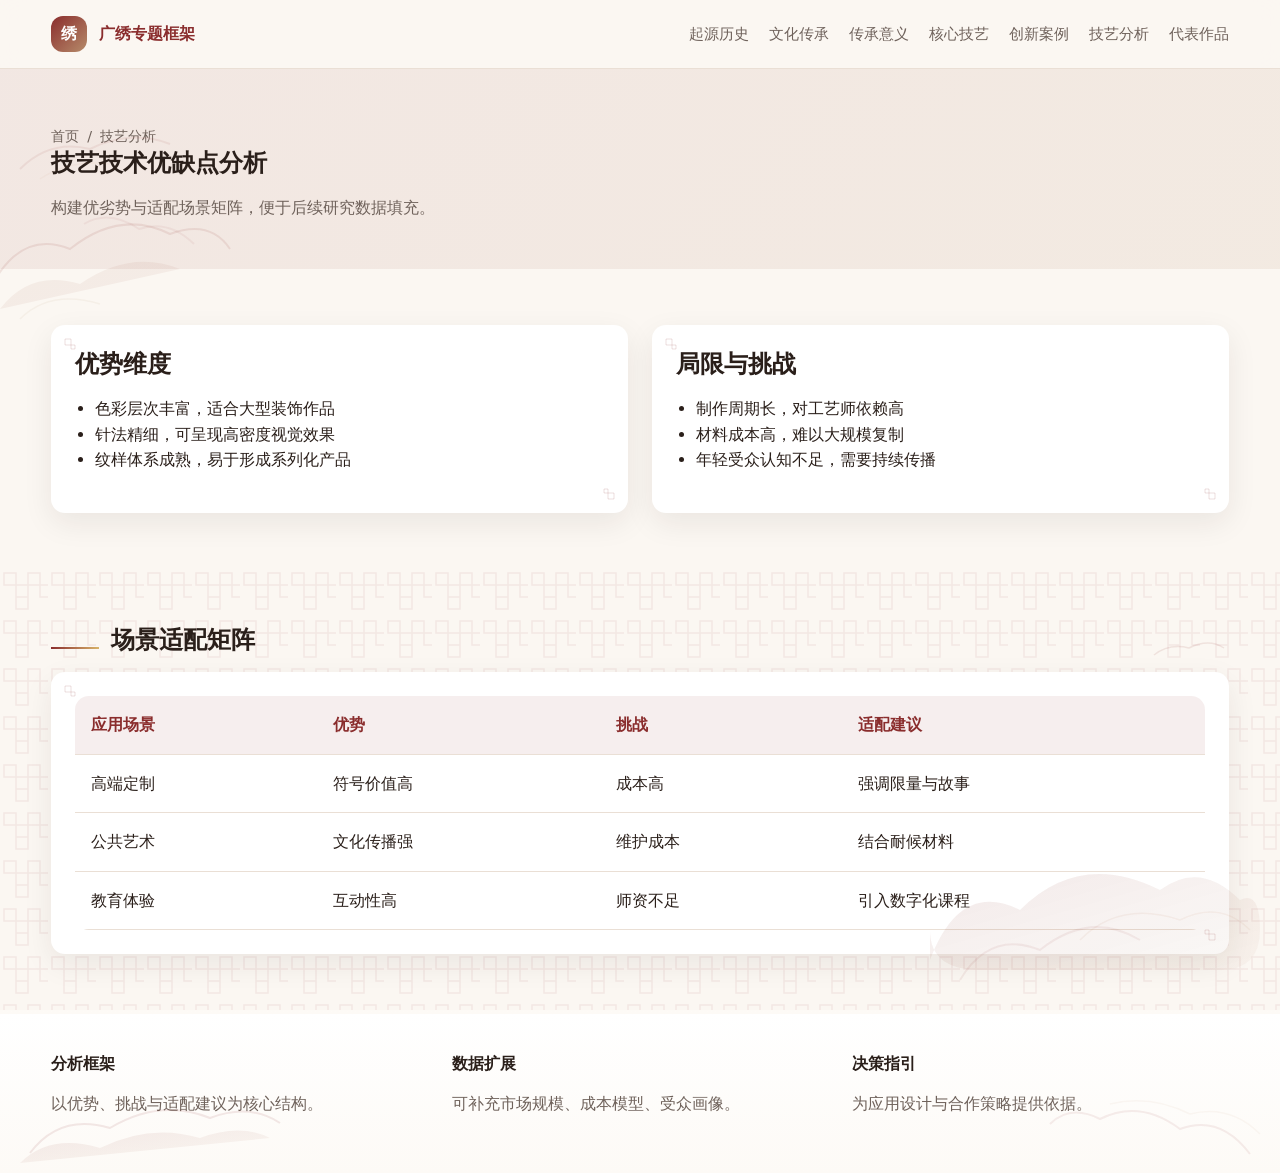
==== commit 7d7cf014: "56f12701-9f03-4f61-8ed7-2bedaf9f99c8" ====
--- a/frontend/pages/analysis.html
+++ b/frontend/pages/analysis.html
@@ -20,6 +20,7 @@
       <nav class="nav-links" data-nav-menu>
         <a href="history.html" data-transition>起源历史</a>
         <a href="culture.html" data-transition>文化传承</a>
+        <a href="heritage.html" data-transition>传承意义</a>
         <a href="techniques.html" data-transition>核心技艺</a>
         <a href="cases.html" data-transition>创新案例</a>
         <a href="analysis.html" data-transition>技艺分析</a>
